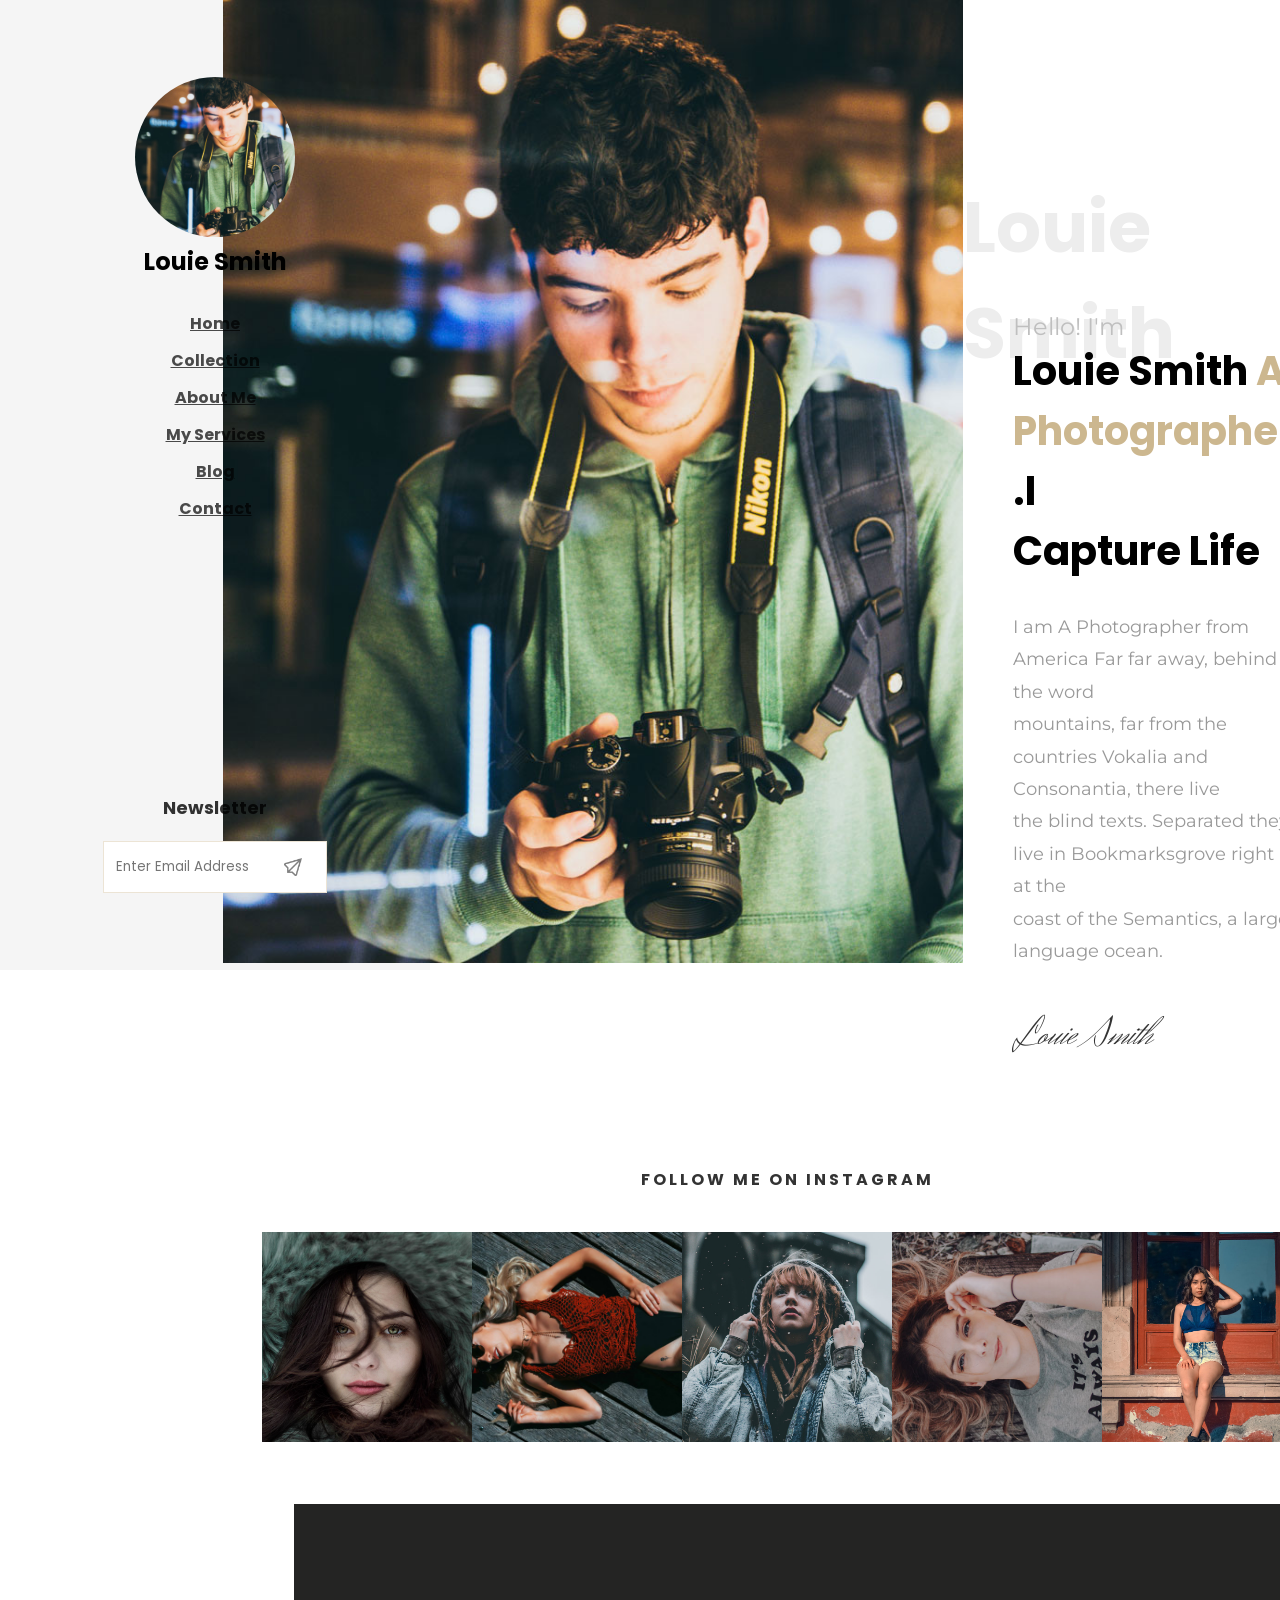
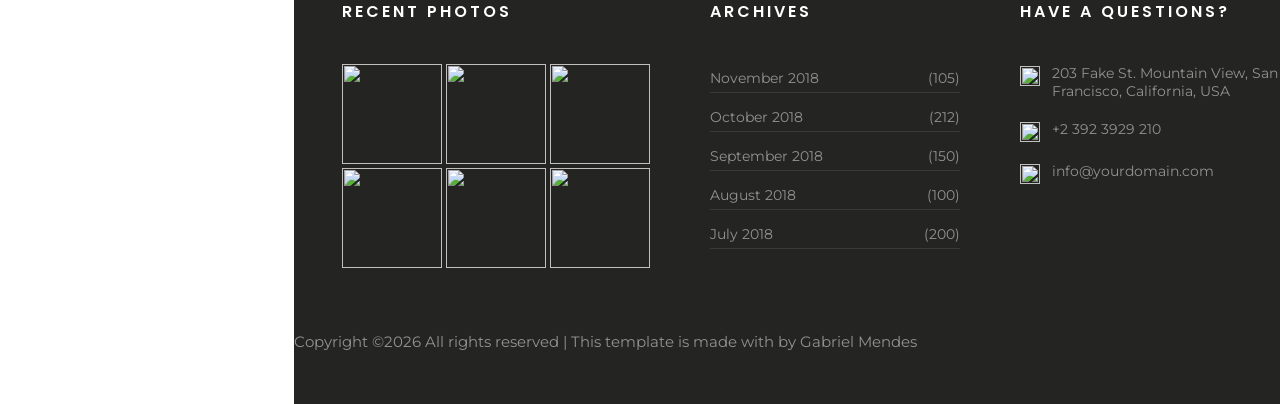
==== index.html @ 2dd0dc69 "Add files via upload" ====
<!DOCTYPE html>
<html lang="en">

<head>
    <link rel="preconnect" href="https://fonts.googleapis.com">
    <link rel="preconnect" href="https://fonts.gstatic.com" crossorigin>
    <link
        href="https://fonts.googleapis.com/css2?family=Poppins:ital,wght@0,100;0,200;0,300;0,400;0,500;0,600;0,700;0,800;0,900;1,100;1,200;1,300;1,400;1,500;1,600;1,700;1,800;1,900&display=swap"
        rel="stylesheet">
    <link rel="preconnect" href="https://fonts.googleapis.com">
    <link rel="preconnect" href="https://fonts.gstatic.com" crossorigin>
    <link
        href="https://fonts.googleapis.com/css2?family=Montserrat:ital,wght@0,100..900;1,100..900&family=Poppins:ital,wght@0,100;0,200;0,300;0,400;0,500;0,600;0,700;0,800;0,900;1,100;1,200;1,300;1,400;1,500;1,600;1,700;1,800;1,900&display=swap"
        rel="stylesheet">
    <link rel="preconnect" href="https://fonts.googleapis.com">
    <link rel="preconnect" href="https://fonts.gstatic.com" crossorigin>
    <link
        href="https://fonts.googleapis.com/css2?family=Herr+Von+Muellerhoff&family=Montserrat:ital,wght@0,100..900;1,100..900&family=Poppins:ital,wght@0,100;0,200;0,300;0,400;0,500;0,600;0,700;0,800;0,900;1,100;1,200;1,300;1,400;1,500;1,600;1,700;1,800;1,900&display=swap"
        rel="stylesheet">
    <meta charset="UTF-8">
    <meta name="viewport" content="width=device-width, initial-scale=1.0">
    <title>display flex</title>
    <link rel="stylesheet" href="style.css">
</head>

<body>
    <section id="Menu">
        <div id="acima-menu">
            <img id="circulo" src="Imgm/author.jpg" alt="">
            <h1 id="Lou">Louie Smith</h1>
        </div>
        <div class="txtmenu">
            <li><a href="index.html">Home</a></li>
            <li id="cooll"><a href="Collection.html">Collection</a></li>
            <li><a href="About.html">About Me</a></li>
            <li><a href="My_services.html">My Services</a></li>
            <li><a href="Blog.html">Blog</a></li>
            <li><a href="Contact.html">Contact</a></li>

        </div>
        <div id="MenuEmail">
            <h1 id="new">Newsletter</h1>
            <input id="Email" type="email" placeholder="Enter Email Address">
            <img class="icone-envio" src="Imgm/aviao-de-papel.png" alt="">
        </div>
    </section>

    <section id="part2">
        <div id="img-pncp">
            <img id="img-menu" src="Imgm/author.jpg" alt="" height="963px" width="740.3px">
        </div>
        <div id="menu2">
            <h1 id="Louie">Louie Smith</h1>
            <h1 id="hello">Hello! I'm</h1>
            <h1 id="txt"><span id="a1"> Louie Smith </span>
                A Photographer <span id="a2">.I <br> Capture Life </span></h1>
            <h2 id="txt2">I am A Photographer from America Far far away, behind the word <br>
                mountains, far from the countries Vokalia and Consonantia, there live <br>
                the blind texts. Separated they live in Bookmarksgrove right at the <br>
                coast of the Semantics, a large language ocean.</h2>
            <h1 id="cursiva">Louie Smith</h1>
        </div>
    </section>

    <section id="part3">
        <div>
            <h1 id="follow">FOLLOW ME ON INSTAGRAM
            </h1>
        </div>
        <div class="imgns1">
            <img src="Imgm/image_1.jpg" alt="" height="200" width="220">
            <img src="Imgm/image_2.jpg" alt="" height="200" width="220">
            <img src="Imgm/image_3.jpg" alt="" height="200" width="220">
            <img src="Imgm/image_4.jpg" alt="" height="200" width="220">
            <img src="Imgm/image_5.jpg" alt="" height="200" width="220">
        </div>
    </section>

    <section id="part4">

        <footer class="footer">
            <div class="divfooter">
                <div class="div01">
                    <p class="text1">Recent Photos</p>
                    <div class="imgfooter">
                        <img src="imgm/image_1.jpg" class="imgfooter1">
                        <img src="imgm/image_2.jpg" class="imgfooter2">
                        <img src="imgm/image_3.jpg" class="imgfooter3">
                    </div>
                    <div class="imgfooter01">
                        <img src="imgm/image_4.jpg" class="imgfooter4">
                        <img src="imgm/image_5.jpg" class="imgfooter5">
                        <img src="imgm/image_6.jpg" class="imgfooter6">
                    </div>
                </div>
                <div class="div02">
                    <p class="text2">Archives</p>
                    <p class="text02">November 2018 <span class="span1"></span>(105)</p>
                    <p class="text02">October 2018<span class="span1"></span>(212)</p>
                    <p class="text02">September 2018<span class="span1"></span>(150)</p>
                    <p class="text02">August 2018<span class="span1"></span>(100)</p>
                    <p class="text02">July 2018<span class="span1"></span>(200)</p>
                </div>
                <div class="div03">
                    <p class="text3">Have a Questions?</p>
                    <div class="iconesfooter">
                        <div class="icone-item">
                            <img src="imgm/mapas-e-bandeiras.png" class="localizacao">
                            <p class="endereço">203 Fake St. Mountain
                                View, San Francisco, California, USA</p>
                        </div>

                        <div class="icone-item">
                            <img src="imgm/telefone.png" class="telefone">
                            <p class="celular">+2 392 3929 210</p>

                        </div>

                        <div class="icone-item">

                            <img src="imgm/carta.png" class="e-mail">
                            <p class="imail">info@yourdomain.com</p>
                        </div>
                    </div>
                </div>
            </div>
            <p id="copy">Copyright ©2026 All rights reserved | This template is made with  by Gabriel Mendes</p>
        </footer>
    </section>
</body>
</html>
---- style.css ----
* {
    margin: 0;
    box-sizing: border-box;
    padding: 0;
    font-family: "Poppins", arial, sans-serif;
}

html {
    scroll-behavior: smooth;
}

body {
    z-index: -1000;
}

.txtmenu li a,
.txtmenu li a:visited {
    color: inherit;
    text-decoration: none;
    display: inline-block;
    text-decoration: underline;
}

#circulo {
    background-image: url(Imgm/author.jpg);
    background-size: cover;
    background-position: center;
    overflow: hidden;
    background-repeat: no-repeat;
    width: 160px;
    height: 160px;
    border-radius: 100%;
    left: 120px;
    top: 6%;
    object-fit: cover;
}

#img-menu {
    object-fit: cover
}

#Lou {
    font-family: "Poppins", arial, sans-serif;
    font-size: 24px;
    font-weight: bold;
    color: black;
}

#Menu {
    z-index: 999;
    background: rgba(0, 0, 0, 0.04);
    height: 970px;
    width: 430px;
    display: flex;
    flex-direction: column;
    align-items: center;
    text-align: center;
    justify-content: space-around;
    position: fixed;

}


#home {
    text-decoration: underline;
    color: black;
}

.txtmenu {
    font-family: "Montserrat", arial, sans-serif;
    list-style-type: none;
    font-size: 16px;
    font-weight: bold;
    color: #000000B3;
    display: flex;
    flex-direction: column;
    margin-top: -30%;
}

#new {
    font-size: 18px;
    font-family: "Poppins", Arial, sans-serif;
    color: #000000CC;
    margin-top: 50%;
    margin-bottom: 20px;/
}

#Email {
    background: #FFFFFF;
    padding: 6px 40px 6px 12px;
    width: 224px;
    height: 52px;
    display: flex;
    justify-content: center;
    border: 1px solid #ece4d5;
    box-sizing: border-box;
    position: relative;
}

#MenuEmail {
    margin: 0 auto;
    position: relative;
}

.input-wrapper {
    position: relative;
    width: 224px;
    margin: 0 auto;
}

.icone-envio {
    position: absolute;
    right: 25px;
    top: 50%;
    width: 18px;
    height: 18px;
    opacity: 0.5;
    cursor: pointer;
    transform: translateY(-50%);
    z-index: 10;
    top: 185px;
}



.txtmenu li {
    margin: 6px;
}

#part2 {
    background-color: #FFFFFF;
    display: flex;
    flex-direction: row;
    justify-content: center;
    z-index: -10;
}

#img-pncp {
    margin-left: 22.5%;
}

#Louie {
    position: relative;
    font-size: 70px;
    font-family: "Poppins", arial, sans-serif;
    color: #ededed;
    top: 75px;
    right: 50px;
}

#hello,
#txt {
    position: relative;
    z-index: 2;
}

#hello {
    font-family: "Montserrat", arial, sans-serif;
    font-size: 24px;
    color: #BFBFBF;
    font-weight: normal;
}

#txt {
    color: #CCB78F;
    font-family: "Poppins", arial, sans-serif;
    font-size: 40px;
    margin-bottom: 30px;
}

#a1 {
    color: black;
}

#a2 {
    color: black;
}

#txt2 {
    color: #999999;
    font-size: 18px;
    font-family: "Montserrat", sans-serif;
    font-weight: normal;
    line-height: 1.8;
    margin-bottom: 40px;
}

#cursiva {
    font-family: "Herr Von Muellerhoff", cursive;
    font-size: 40px;
    color: #000000CC;
    font-weight: normal;
    margin-top: 40px;
    margin-bottom: 40px;
}

#menu2 {
    padding: 0px 50px;
    margin-top: 100px;
    color: #999999;
}

#part3 {
    display: flex;
    justify-content: center;
    flex-direction: column;
    align-items: center;
    background-color: rgb(255, 255, 255);
    height: 400px;
    width: 1500px;
    padding: 60px 0;
    margin-left: 23%;
    width: calc(100% - 23%);
}

#follow {
    font-size: 16px;
    color: #000000CC;
    letter-spacing: 3px;
    margin-bottom: 40px;
}

.imgns1 {
    display: flex;
    justify-content: center;
    letter-spacing: -4px;
    background-repeat: no-repeat;
    background-size: cover;
    background-position: center;
}

.imgns1 img {
    width: 210px;
    height: 210px;
    object-fit: cover;
}

#part4 {
    width: 100%;
    height: 500px;
    font-size: 14px;
    background: #242423;
    padding: 6em 0 3em 0;
    display: flex;
    justify-content: space-around;
    flex-direction: column;
    margin-left: 23%;
    align-items: center;

    width: calc(100% - 23%);
}

.footer {
    max-width: 1100px;
    margin: 0 auto;
}

.divfooter {
    padding-left: 3rem;
    padding-right: 3rem;
    display: flex;
    display: flex;
    justify-content: center;
    align-items: flex-start;
    gap: 60px;
}

.text1 {
    color: #fff;
    margin-bottom: 40px;
    font-size: 16px;
    font-weight: 600;
    letter-spacing: 3px;
    text-transform: uppercase;
    line-height: 1.5;
    font-family: "Poppins", Arial, sans-serif;

}

.imgfooter,
.imgfooter01 {
    display: grid;
    grid-template-columns: repeat(3, 1fr);
    gap: 4px;
    margin-bottom: 4px;
}

.imgfooter1,
.imgfooter2,
.imgfooter3,
.imgfooter4,
.imgfooter5,
.imgfooter6 {
    width: 100px;
    height: 100px;
    background-size: cover;
    background-repeat: no-repeat;
    background-position: center center;
    object-fit: cover;
    object-position: center;
}

.div02 {
    margin-left: 0;
    width: 250px;
}

.text2 {
    color: #fff;
    margin-bottom: 40px;
    font-size: 16px;
    font-weight: 600;
    letter-spacing: 3px;
    text-transform: uppercase;
    line-height: 1.5;
    font-family: "Poppins", Arial, sans-serif;
    margin-bottom: 40px;
}

.text02 {
    color: rgba(255, 255, 255, 0.5);
    font-size: 14px;
    font-weight: 400;
    border-bottom: 1px solid rgba(255, 255, 255, 0.1);
    padding: 5px 0;
    margin-bottom: 10px;
    font-family: "Montserrat", Arial, sans-serif;
    display: flex;
    justify-content: space-between;
    width: 100%;
}

.div03 {
    margin-left: 0;
    width: 320px;
}

.text3 {
    color: #fff;
    margin-bottom: 40px;
    font-size: 16px;
    font-weight: 600;
    letter-spacing: 3px;
    text-transform: uppercase;
    line-height: 1.5;
    font-family: "Poppins", Arial, sans-serif;
    margin-bottom: 40px;
}

.iconesfooter {
    display: flex;
    flex-direction: column;
    gap: 20px;
}

.icone-item {
    display: flex;
    align-items: flex-start;
    gap: 12px;
}

.localizacao,
.telefone,
.e-mail {
    height: 20px;
    width: 20px;
    flex-shrink: 0;
    margin-top: 2px;
}

.endereço,
.celular,
.imail {
    color: rgba(255, 255, 255, 0.5);
    font-size: 14px;
    font-family: "Montserrat", Arial, sans-serif;
}

#copy {
    font-family: "Montserrat", Arial, sans-serif;
    font-size: 15px;
    color: #FFFFFF80;
    margin-top: 0;
    display: block;
    margin-top: 60px;
}
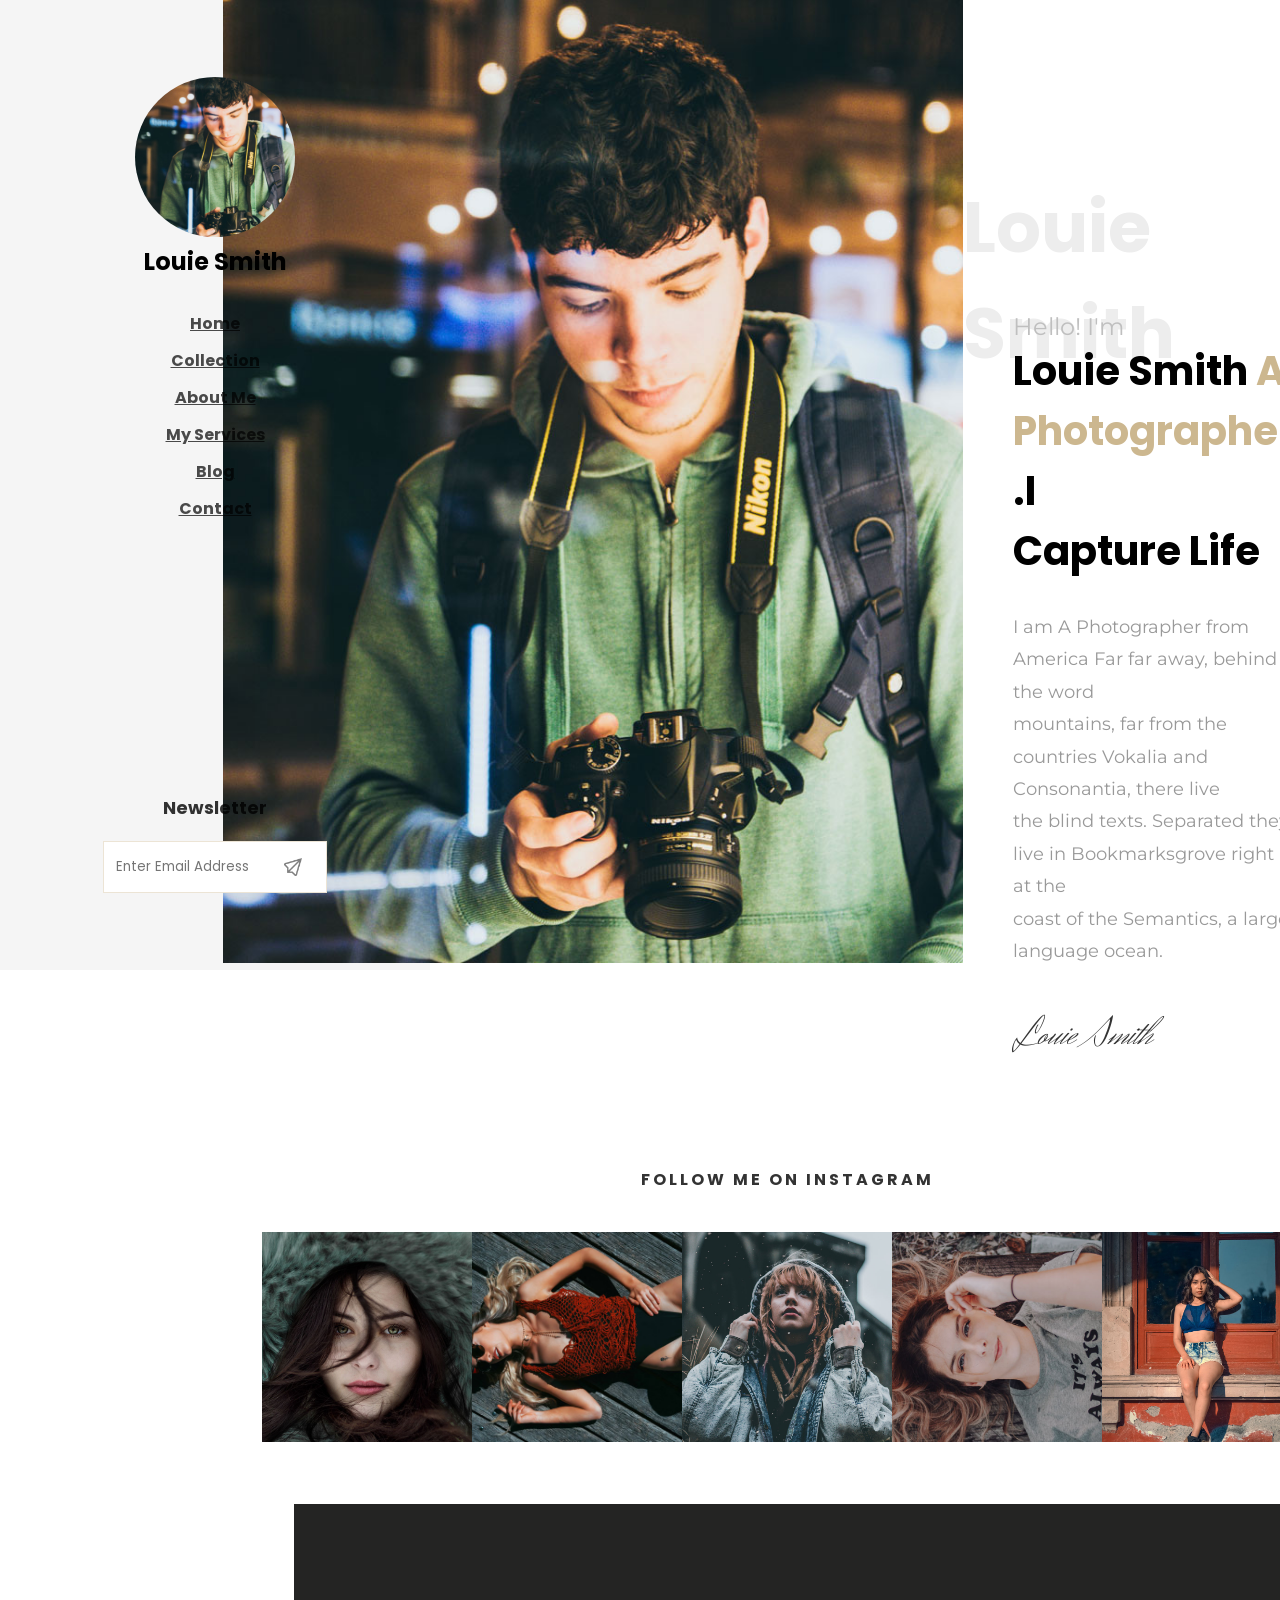
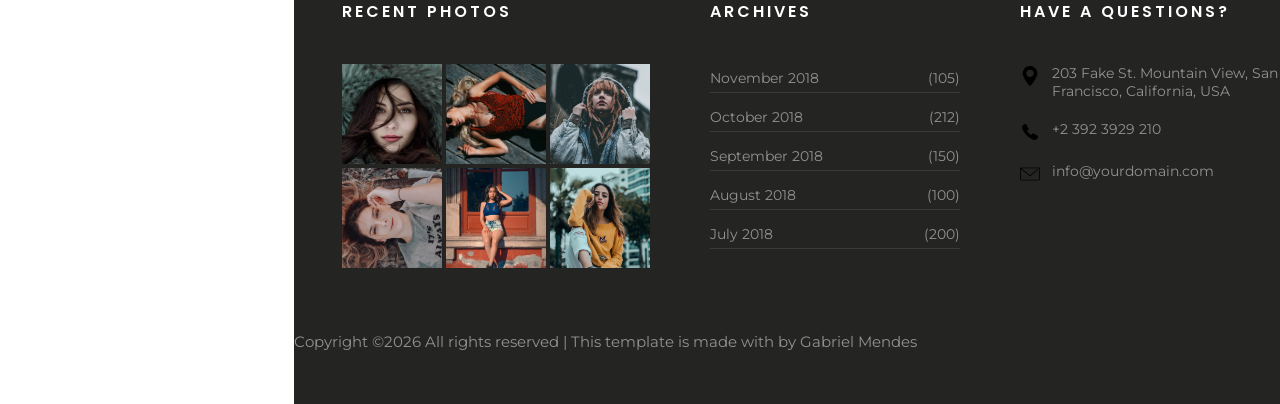
==== commit ade7619e: "Fix HTML encoding issues in index.html" ====
--- a/index.html
+++ b/index.html
@@ -83,14 +83,14 @@
                 <div class="div01">
                     <p class="text1">Recent Photos</p>
                     <div class="imgfooter">
-                        <img src="imgm/image_1.jpg" class="imgfooter1">
-                        <img src="imgm/image_2.jpg" class="imgfooter2">
-                        <img src="imgm/image_3.jpg" class="imgfooter3">
+                        <img src="Imgm/image_1.jpg" class="imgfooter1">
+                        <img src="Imgm/image_2.jpg" class="imgfooter2">
+                        <img src="Imgm/image_3.jpg" class="imgfooter3">
                     </div>
                     <div class="imgfooter01">
-                        <img src="imgm/image_4.jpg" class="imgfooter4">
-                        <img src="imgm/image_5.jpg" class="imgfooter5">
-                        <img src="imgm/image_6.jpg" class="imgfooter6">
+                        <img src="Imgm/image_4.jpg" class="imgfooter4">
+                        <img src="Imgm/image_5.jpg" class="imgfooter5">
+                        <img src="Imgm/image_6.jpg" class="imgfooter6">
                     </div>
                 </div>
                 <div class="div02">
@@ -105,20 +105,20 @@
                     <p class="text3">Have a Questions?</p>
                     <div class="iconesfooter">
                         <div class="icone-item">
-                            <img src="imgm/mapas-e-bandeiras.png" class="localizacao">
+                            <img src="Imgm/mapas-e-bandeiras.png" class="localizacao">
                             <p class="endereço">203 Fake St. Mountain
                                 View, San Francisco, California, USA</p>
                         </div>
 
                         <div class="icone-item">
-                            <img src="imgm/telefone.png" class="telefone">
+                            <img src="Imgm/telefone.png" class="telefone">
                             <p class="celular">+2 392 3929 210</p>
 
                         </div>
 
                         <div class="icone-item">
 
-                            <img src="imgm/carta.png" class="e-mail">
+                            <img src="Imgm/carta.png" class="e-mail">
                             <p class="imail">info@yourdomain.com</p>
                         </div>
                     </div>
@@ -128,4 +128,4 @@
         </footer>
     </section>
 </body>
-</html>+</html>
